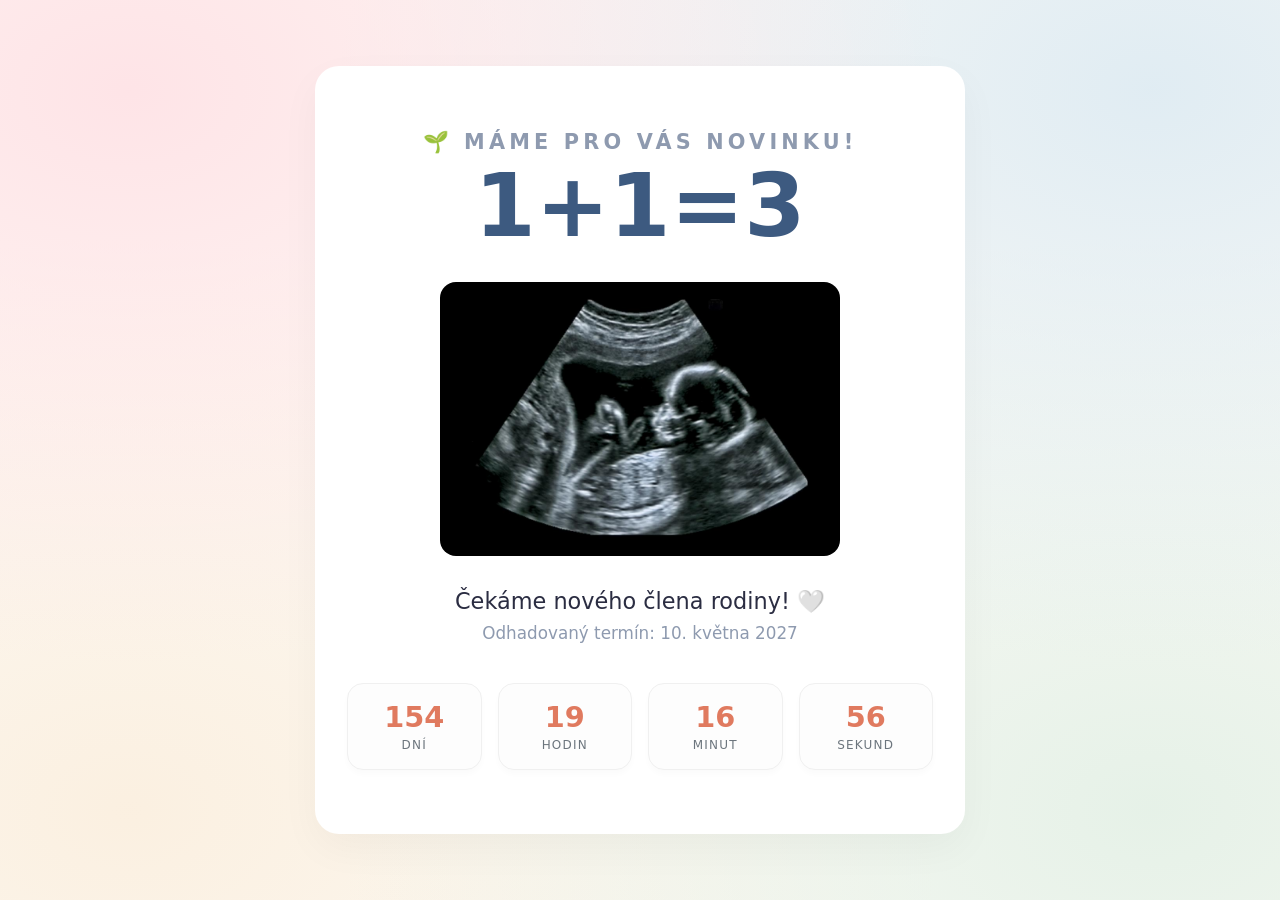
==== index.html @ f51c9416 "Add files via upload init" ====
<!doctype html>
<html lang="cs">
  <head>
    <meta charset="UTF-8" />
    <meta name="viewport" content="width=device-width, initial-scale=1.0" />
    <title>Kakos 2027 🍼</title>
    <link rel="stylesheet" href="style.css" />
    <script src="script.js" defer></script>
  </head>
  <body>
    <main class="container card">
      <span class="subtitle fade-in delay-1">🌱 Máme pro Vás novinku!</span>

      <h1 class="fade-in delay-2">1+1=3</h1>

      <div class="image-wrapper fade-in delay-3">
        <img src="images/mimi.jpg" alt="Očekávání" class="hero-image" />
      </div>

      <p class="announcement fade-in delay-4">Čekáme nového člena rodiny! 🤍</p>

      <p class="due-date fade-in delay-5">Odhadovaný termín: 10. května 2027</p>

      <div class="countdown fade-in delay-6" id="countdown">
        <div class="time-box">
          <span id="days">0</span>
          <label>Dní</label>
        </div>
        <div class="time-box">
          <span id="hours">0</span>
          <label>Hodin</label>
        </div>
        <div class="time-box">
          <span id="minutes">0</span>
          <label>Minut</label>
        </div>
        <div class="time-box">
          <span id="seconds">0</span>
          <label>Sekund</label>
        </div>
      </div>

      <!-- 
      <div class="names-cloud fade-in delay-7">
        <span class="name-tag n-1">Matyáš 🧸</span>
        <span class="name-tag n-2">Sofie 🌸</span>
        <span class="name-tag n-3">Jáchym 🦖</span>
        <span class="name-tag n-4">Izabela 🚀</span>
        <span class="name-tag n-5">Ema 🍯</span>
        <span class="name-tag n-6">Kryštof 🎸</span>
       -->
      </div>
    </main>
  </body>
</html>
---- style.css ----
* {
  box-sizing: border-box;
  margin: 0;
  padding: 0;
}

body {
  font-family:
    system-ui,
    -apple-system,
    BlinkMacSystemFont,
    "Segoe UI",
    Roboto,
    sans-serif;
  min-height: 100vh;
  color: #2c3e50;
  padding: 2rem 1rem;
  display: flex;
  align-items: center;

  /* --- NOVÉ DESIGNU ZAJÍMAVÉ POZADÍ --- */
  background-color: #fdfbf7; /* Základní krémová */
  background-image:
    radial-gradient(at 10% 10%, rgba(255, 218, 224, 0.7) 0px, transparent 50%),
    /* Jemná růžová vlevo nahoře */
    radial-gradient(at 90% 10%, rgba(212, 230, 241, 0.7) 0px, transparent 50%),
    /* Jemná modrá vpravo nahoře */
    radial-gradient(at 90% 90%, rgba(220, 237, 225, 0.7) 0px, transparent 50%),
    /* Šalvějově zelená vpravo dole */
    radial-gradient(at 10% 90%, rgba(250, 235, 215, 0.7) 0px, transparent 50%); /* Teplá béžová vlevo dole */
  background-attachment: fixed;
  background-size: 100% 100%;
}

.container {
  max-width: 650px;
  width: 100%;
  margin: 0 auto;
}

.card {
  background: #ffffff;
  padding: 4rem 2rem;
  border-radius: 24px;
  box-shadow: 0 15px 40px rgba(0, 0, 0, 0.04);
  text-align: center;
}

.subtitle {
  display: block;
  font-size: 1.3rem;
  text-transform: uppercase;
  letter-spacing: 0.2em;
  color: #8e9aaf;
  font-weight: 600;
  margin-bottom: 0.5rem;
}

h1 {
  font-size: clamp(3.5rem, 12vw, 5.5rem);
  font-weight: 800;
  color: #3d5a80;
  margin: 0 0 2rem 0;
  line-height: 1;
}

.image-wrapper {
  margin: 0 auto 2rem auto;
  max-width: 400px;
}

.hero-image {
  width: 100%;
  height: auto;
  display: block;
  /* Pokud použiješ obrázek bez pozadí, tyto vlastnosti dole se neprojeví, 
       ale nechávám je tu jako pojistku, kdybys dal fotku. */
  border-radius: 16px;
  object-fit: cover;
}

.announcement {
  font-size: 1.4rem;
  font-weight: 500;
  color: #2b2d42;
  margin-bottom: 0.5rem; /* Zmenšeno, aby datum pod tím navazovalo */
}

/* Nový styl pro termín narození */
.due-date {
  font-size: 1.05rem;
  color: #8e9aaf;
  margin-bottom: 2.5rem; /* Větší mezera před samotným odpočtem */
  font-weight: 500;
}

.countdown {
  display: flex;
  justify-content: center;
  gap: 1rem;
  flex-wrap: wrap;
}

.time-box {
  background: #fdfdfd;
  border: 1px solid #f0f0f0;
  padding: 1rem;
  border-radius: 16px;
  min-width: 85px;
  flex: 1;
  box-shadow: 0 4px 6px rgba(0, 0, 0, 0.02);
}

.time-box span {
  display: block;
  font-size: 1.8rem;
  font-weight: 700;
  color: #e07a5f;
}

.time-box label {
  font-size: 0.75rem;
  text-transform: uppercase;
  letter-spacing: 0.1em;
  color: #6c757d;
}

/* --- ANIMACE (Postupné objevování) --- */
.fade-in {
  opacity: 0; /* Na začátku není nic vidět */
  transform: translateY(20px); /* Prvky jsou lehce posunuté dolů */
  animation: fadeInUp 0.8s ease-out forwards;
}

/* Zpoždění pro jednotlivé prvky (stagger effect) */
.delay-1 {
  animation-delay: 0.2s;
}
.delay-2 {
  animation-delay: 0.5s;
}
.delay-3 {
  animation-delay: 0.8s;
}
.delay-4 {
  animation-delay: 1.1s;
}
.delay-5 {
  animation-delay: 1.4s;
} /* Text s termínem */
.delay-6 {
  animation-delay: 1.7s;
} /* Odpočet */

.names-cloud {
  display: flex;
  flex-wrap: wrap;
  justify-content: center;
  align-items: center;
  gap: 0.75rem;
  margin-top: 2rem;
  padding: 0.5rem;
}

.name-tag {
  background: #ffffff;
  padding: 0.5rem 1rem;
  border-radius: 50px;
  font-weight: 600;
  color: #4a5568;
  box-shadow: 0 4px 12px rgba(0, 0, 0, 0.05);
  border: 1px solid rgba(0, 0, 0, 0.03);
  display: inline-block;
  transition:
    transform 0.2s ease,
    background-color 0.2s ease;
  cursor: default;
}

.name-tag:hover {
  transform: scale(1.08) rotate(0deg) !important;
  background: #fff5f5;
  color: #e07a5f;
}

.n-1 {
  font-size: 0.9rem;
  transform: rotate(-4deg);
}
.n-2 {
  font-size: 1.2rem;
  transform: rotate(3deg);
}
.n-3 {
  font-size: 0.85rem;
  transform: rotate(-6deg);
}
.n-4 {
  font-size: 1.1rem;
  transform: rotate(5deg);
}
.n-5 {
  font-size: 0.95rem;
  transform: rotate(-2deg);
}
.n-6 {
  font-size: 1.25rem;
  transform: rotate(4deg);
}
.n-7 {
  font-size: 0.8rem;
  transform: rotate(-5deg);
}

/* Aktualizované časování animací (přidána delay-7 pro jména) */
.delay-1 {
  animation-delay: 0.2s;
}
.delay-2 {
  animation-delay: 0.5s;
}
.delay-3 {
  animation-delay: 0.8s;
}
.delay-4 {
  animation-delay: 1.1s;
}
.delay-5 {
  animation-delay: 1.4s;
}
.delay-6 {
  animation-delay: 1.7s;
}
.delay-7 {
  animation-delay: 2s;
} /* Jména naskočí jako poslední */

@media (max-width: 480px) {
  .countdown {
    flex-direction: column;
  }
}

@keyframes fadeInUp {
  to {
    opacity: 1;
    transform: translateY(0);
  }
}

@media (max-width: 480px) {
  .countdown {
    flex-direction: column;
  }
}
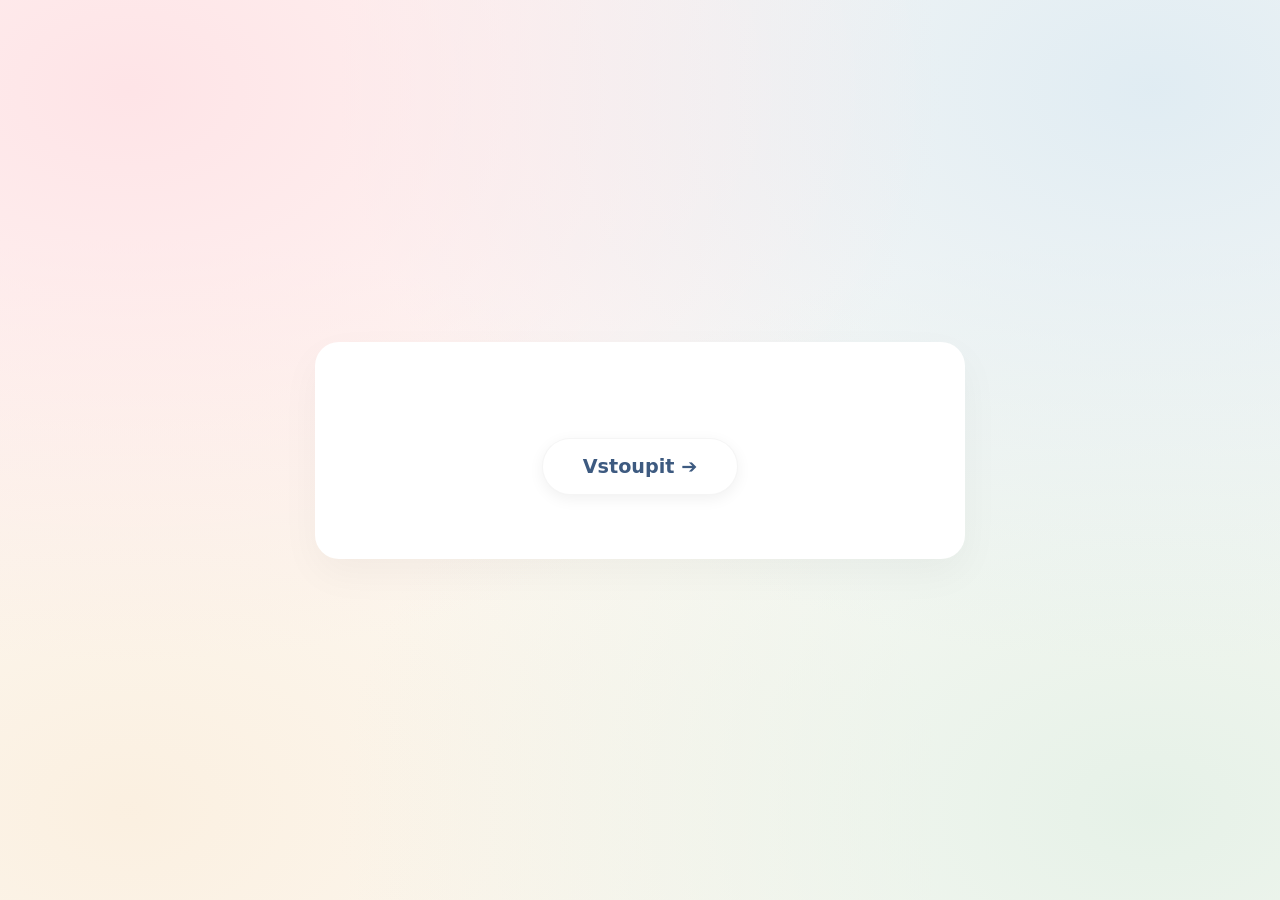
==== commit 25507e58: "Add files via upload main.html added" ====
--- a/index.html
+++ b/index.html
@@ -5,50 +5,12 @@
     <meta name="viewport" content="width=device-width, initial-scale=1.0" />
     <title>Kakos 2027 🍼</title>
     <link rel="stylesheet" href="style.css" />
-    <script src="script.js" defer></script>
+    <link rel="icon" type="image/jpg" href="./images/bobi.jpg" />
   </head>
   <body>
     <main class="container card">
-      <span class="subtitle fade-in delay-1">🌱 Máme pro Vás novinku!</span>
-
-      <h1 class="fade-in delay-2">1+1=3</h1>
-
-      <div class="image-wrapper fade-in delay-3">
-        <img src="images/mimi.jpg" alt="Očekávání" class="hero-image" />
-      </div>
-
-      <p class="announcement fade-in delay-4">Čekáme nového člena rodiny! 🤍</p>
-
-      <p class="due-date fade-in delay-5">Odhadovaný termín: 10. května 2027</p>
-
-      <div class="countdown fade-in delay-6" id="countdown">
-        <div class="time-box">
-          <span id="days">0</span>
-          <label>Dní</label>
-        </div>
-        <div class="time-box">
-          <span id="hours">0</span>
-          <label>Hodin</label>
-        </div>
-        <div class="time-box">
-          <span id="minutes">0</span>
-          <label>Minut</label>
-        </div>
-        <div class="time-box">
-          <span id="seconds">0</span>
-          <label>Sekund</label>
-        </div>
-      </div>
-
-      <!-- 
-      <div class="names-cloud fade-in delay-7">
-        <span class="name-tag n-1">Matyáš 🧸</span>
-        <span class="name-tag n-2">Sofie 🌸</span>
-        <span class="name-tag n-3">Jáchym 🦖</span>
-        <span class="name-tag n-4">Izabela 🚀</span>
-        <span class="name-tag n-5">Ema 🍯</span>
-        <span class="name-tag n-6">Kryštof 🎸</span>
-       -->
+      <div class="welcome-action">
+        <a href="main.html" class="enter-btn">Vstoupit ➔</a>
       </div>
     </main>
   </body>
--- a/style.css
+++ b/style.css
@@ -235,6 +235,33 @@
   animation-delay: 2s;
 } /* Jména naskočí jako poslední */
 
+.welcome-action {
+  display: flex;
+  justify-content: center;
+  margin-top: 2rem;
+}
+
+.enter-btn {
+  background: #ffffff;
+  color: #3d5a80;
+  font-size: 1.2rem;
+  font-weight: 700;
+  padding: 1rem 2.5rem;
+  border-radius: 50px;
+  text-decoration: none;
+  box-shadow: 0 4px 15px rgba(0, 0, 0, 0.06);
+  border: 1px solid rgba(0, 0, 0, 0.04);
+  transition: all 0.3s ease;
+  display: inline-block;
+}
+
+.enter-btn:hover {
+  transform: scale(1.05);
+  background: #fff5f5;
+  color: #e07a5f;
+  box-shadow: 0 6px 20px rgba(0, 0, 0, 0.08);
+}
+
 @media (max-width: 480px) {
   .countdown {
     flex-direction: column;
